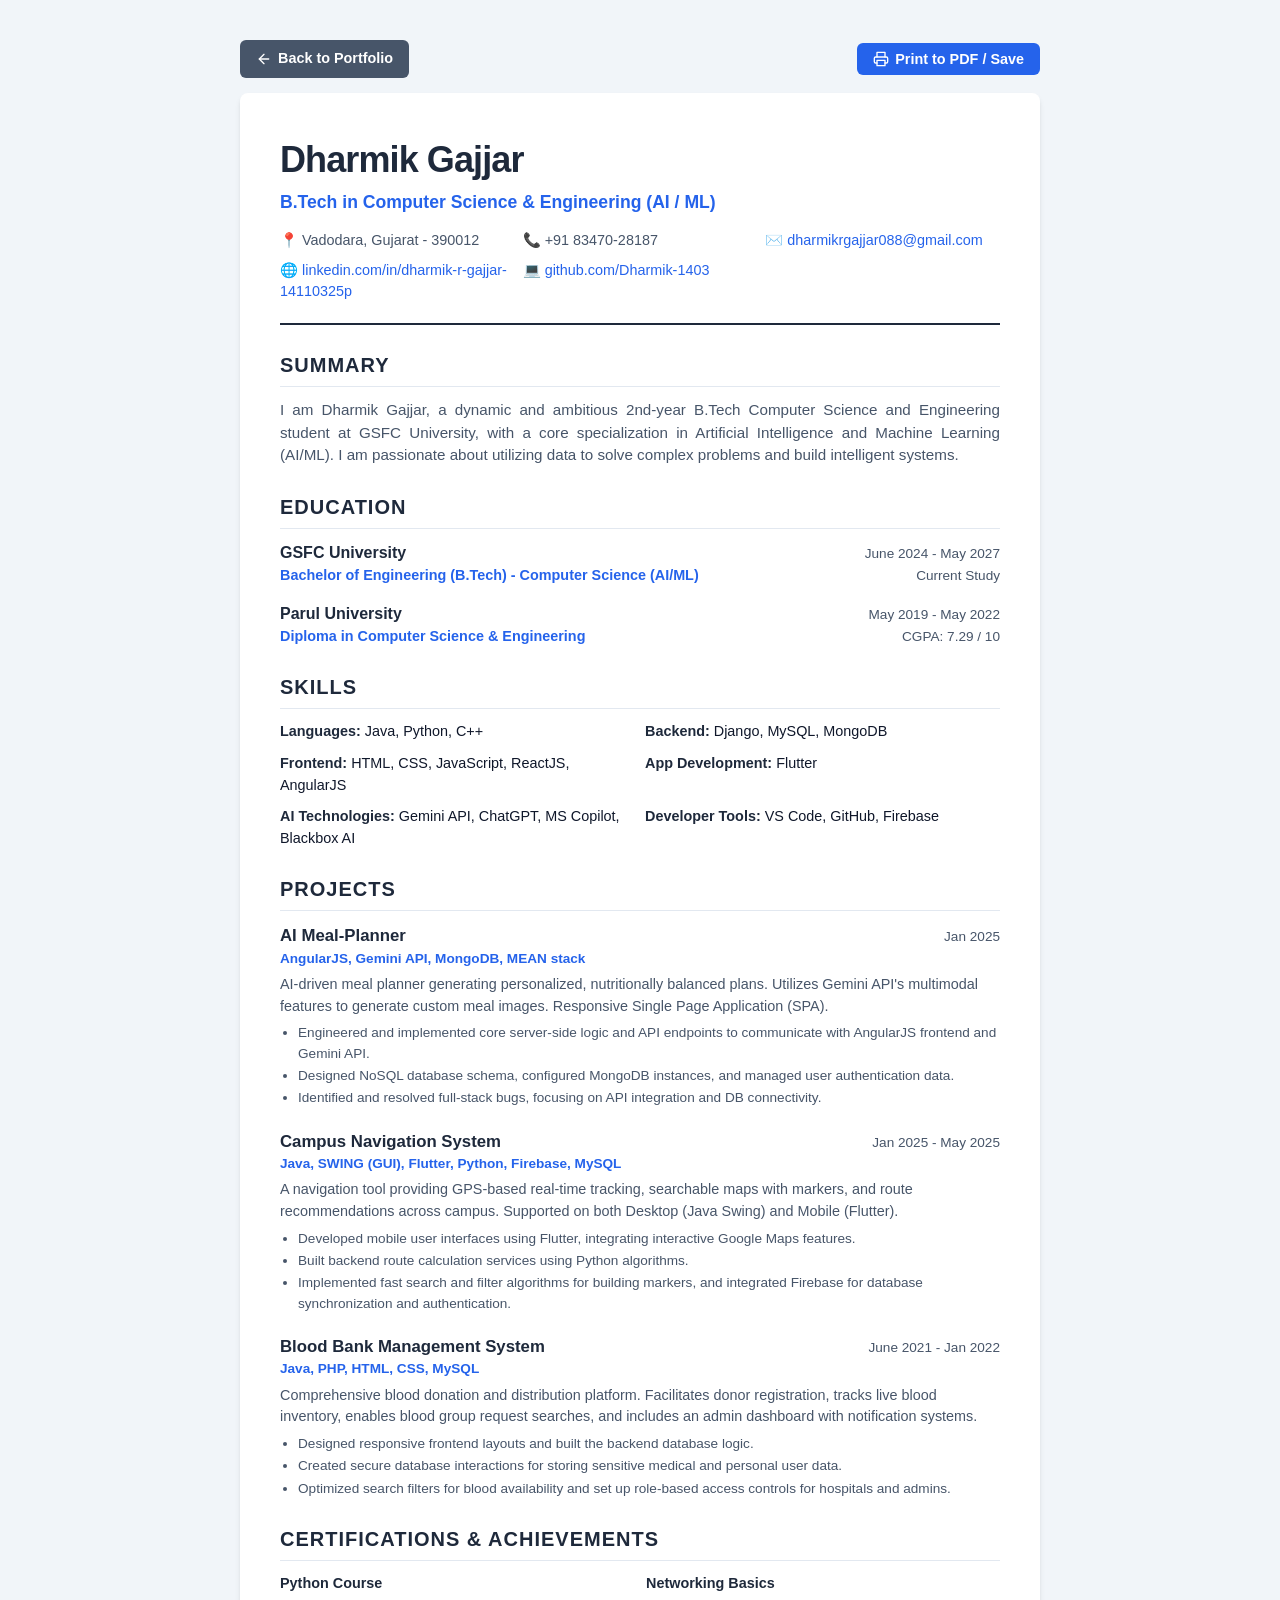
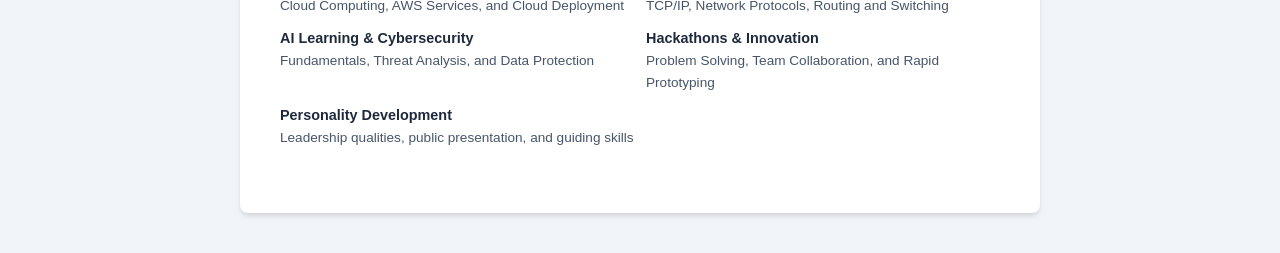
==== resume.html @ b22a7662 "Initial commit of professional portfolio website" ====
<!DOCTYPE html>
<html lang="en">
<head>
    <meta charset="UTF-8">
    <meta name="viewport" content="width=device-width, initial-scale=1.0">
    <title>Dharmik Gajjar - Resume</title>
    <!-- Favicon -->
    <link class="favicon" rel="icon" href="data:image/svg+xml,<svg xmlns=%22http://www.w3.org/2000/svg%22 viewBox=%220 0 100 100%22><text y=%22.9em%22 font-size=%2290%22>📝</text></svg>">
    <style>
        :root {
            --primary: #1e293b;
            --secondary: #475569;
            --accent: #2563eb;
            --bg: #ffffff;
            --text: #0f172a;
            --border: #e2e8f0;
        }

        * {
            box-sizing: border-box;
            margin: 0;
            padding: 0;
        }

        body {
            font-family: -apple-system, BlinkMacSystemFont, "Segoe UI", Roboto, "Helvetica Neue", Arial, sans-serif;
            line-height: 1.5;
            color: var(--text);
            background-color: #f1f5f9;
            padding: 40px 20px;
        }

        .resume-container {
            max-width: 800px;
            margin: 0 auto;
            background: var(--bg);
            padding: 40px;
            box-shadow: 0 4px 6px -1px rgb(0 0 0 / 0.1), 0 2px 4px -2px rgb(0 0 0 / 0.1);
            border-radius: 8px;
            position: relative;
        }

        header {
            border-bottom: 2px solid var(--primary);
            padding-bottom: 20px;
            margin-bottom: 25px;
        }

        .header-title {
            font-size: 2.25rem;
            color: var(--primary);
            font-weight: 800;
            letter-spacing: -0.025em;
        }

        .header-subtitle {
            font-size: 1.1rem;
            color: var(--accent);
            font-weight: 600;
            margin-top: 2px;
        }

        .contact-info {
            display: grid;
            grid-template-columns: repeat(auto-fit, minmax(200px, 1fr));
            gap: 8px;
            margin-top: 15px;
            font-size: 0.9rem;
            color: var(--secondary);
        }

        .contact-info a {
            color: var(--accent);
            text-decoration: none;
        }

        .contact-info a:hover {
            text-decoration: underline;
        }

        section {
            margin-bottom: 25px;
        }

        section h2 {
            font-size: 1.25rem;
            color: var(--primary);
            text-transform: uppercase;
            letter-spacing: 0.05em;
            border-bottom: 1px solid var(--border);
            padding-bottom: 6px;
            margin-bottom: 12px;
            font-weight: 700;
        }

        .summary {
            font-size: 0.95rem;
            color: var(--secondary);
            text-align: justify;
        }

        .skills-grid {
            display: grid;
            grid-template-columns: repeat(2, 1fr);
            gap: 10px;
        }

        .skill-category {
            font-size: 0.9rem;
        }

        .skill-category strong {
            color: var(--primary);
        }

        .timeline-item {
            margin-bottom: 15px;
        }

        .timeline-header {
            display: flex;
            justify-content: space-between;
            align-items: baseline;
            font-weight: 700;
            font-size: 1rem;
            color: var(--primary);
        }

        .timeline-sub {
            display: flex;
            justify-content: space-between;
            align-items: baseline;
            font-size: 0.9rem;
            color: var(--accent);
            font-weight: 600;
            margin-bottom: 5px;
        }

        .timeline-date {
            font-weight: normal;
            font-size: 0.85rem;
            color: var(--secondary);
        }

        .timeline-details {
            font-size: 0.9rem;
            color: var(--secondary);
            margin-left: 15px;
        }

        .timeline-details li {
            margin-bottom: 3px;
        }

        .project-item {
            margin-bottom: 20px;
        }

        .project-title {
            font-weight: 700;
            font-size: 1.05rem;
            color: var(--primary);
            display: flex;
            justify-content: space-between;
            align-items: baseline;
        }

        .project-tech {
            font-size: 0.85rem;
            color: var(--accent);
            margin-bottom: 5px;
            font-weight: 600;
        }

        .project-desc {
            font-size: 0.9rem;
            color: var(--secondary);
            margin-bottom: 6px;
        }

        .project-contrib {
            font-size: 0.85rem;
            color: var(--secondary);
            margin-left: 18px;
        }

        .project-contrib li {
            margin-bottom: 2px;
        }

        .certifications-list {
            display: grid;
            grid-template-columns: repeat(auto-fit, minmax(240px, 1fr));
            gap: 12px;
        }

        .cert-item {
            font-size: 0.9rem;
        }

        .cert-item strong {
            color: var(--primary);
            display: block;
        }

        .cert-item span {
            color: var(--secondary);
            font-size: 0.85rem;
        }

        .actions {
            max-width: 800px;
            margin: 0 auto 15px auto;
            display: flex;
            justify-content: space-between;
            align-items: center;
        }

        .btn {
            background-color: var(--accent);
            color: white;
            padding: 8px 16px;
            border-radius: 6px;
            text-decoration: none;
            font-weight: 600;
            font-size: 0.9rem;
            border: none;
            cursor: pointer;
            display: inline-flex;
            align-items: center;
            gap: 6px;
            transition: background-color 0.2s;
        }

        .btn:hover {
            background-color: #1d4ed8;
        }

        .btn-secondary {
            background-color: var(--secondary);
        }

        .btn-secondary:hover {
            background-color: #334155;
        }

        @media print {
            body {
                background: white;
                padding: 0;
            }
            .resume-container {
                box-shadow: none;
                padding: 0;
                border-radius: 0;
            }
            .actions {
                display: none;
            }
        }
    </style>
</head>
<body>

    <div class="actions">
        <a href="index.html" class="btn btn-secondary">
            <svg width="16" height="16" viewBox="0 0 24 24" fill="none" stroke="currentColor" stroke-width="2" stroke-linecap="round" stroke-linejoin="round"><line x1="19" y1="12" x2="5" y2="12"></line><polyline points="12 19 5 12 12 5"></polyline></svg>
            Back to Portfolio
        </a>
        <button onclick="window.print()" class="btn">
            <svg width="16" height="16" viewBox="0 0 24 24" fill="none" stroke="currentColor" stroke-width="2" stroke-linecap="round" stroke-linejoin="round"><path d="M6 9V2h12v7"></path><path d="M6 18H4a2 2 0 0 1-2-2v-5a2 2 0 0 1 2-2h16a2 2 0 0 1 2 2v5a2 2 0 0 1-2 2h-2"></path><rect x="6" y="14" width="12" height="8"></rect></svg>
            Print to PDF / Save
        </button>
    </div>

    <div class="resume-container">
        <header>
            <h1 class="header-title">Dharmik Gajjar</h1>
            <p class="header-subtitle">B.Tech in Computer Science & Engineering (AI / ML)</p>
            <div class="contact-info">
                <div>📍 Vadodara, Gujarat - 390012</div>
                <div>📞 +91 83470-28187</div>
                <div>✉️ <a href="mailto:dharmikrgajjar088@gmail.com">dharmikrgajjar088@gmail.com</a></div>
                <div>🌐 <a href="https://www.linkedin.com/in/dharmik-r-gajjar-14110325p" target="_blank">linkedin.com/in/dharmik-r-gajjar-14110325p</a></div>
                <div>💻 <a href="https://github.com/Dharmik-1403" target="_blank">github.com/Dharmik-1403</a></div>
            </div>
        </header>

        <section>
            <h2>Summary</h2>
            <p class="summary">
                I am Dharmik Gajjar, a dynamic and ambitious 2nd-year B.Tech Computer Science and Engineering student at GSFC University, with a core specialization in Artificial Intelligence and Machine Learning (AI/ML). I am passionate about utilizing data to solve complex problems and build intelligent systems.
            </p>
        </section>

        <section>
            <h2>Education</h2>
            <div class="timeline-item">
                <div class="timeline-header">
                    <span>GSFC University</span>
                    <span class="timeline-date">June 2024 - May 2027</span>
                </div>
                <div class="timeline-sub">
                    <span>Bachelor of Engineering (B.Tech) - Computer Science (AI/ML)</span>
                    <span class="timeline-date">Current Study</span>
                </div>
            </div>
            <div class="timeline-item">
                <div class="timeline-header">
                    <span>Parul University</span>
                    <span class="timeline-date">May 2019 - May 2022</span>
                </div>
                <div class="timeline-sub">
                    <span>Diploma in Computer Science & Engineering</span>
                    <span class="timeline-date">CGPA: 7.29 / 10</span>
                </div>
            </div>
        </section>

        <section>
            <h2>Skills</h2>
            <div class="skills-grid">
                <div class="skill-category">
                    <strong>Languages:</strong> Java, Python, C++
                </div>
                <div class="skill-category">
                    <strong>Backend:</strong> Django, MySQL, MongoDB
                </div>
                <div class="skill-category">
                    <strong>Frontend:</strong> HTML, CSS, JavaScript, ReactJS, AngularJS
                </div>
                <div class="skill-category">
                    <strong>App Development:</strong> Flutter
                </div>
                <div class="skill-category">
                    <strong>AI Technologies:</strong> Gemini API, ChatGPT, MS Copilot, Blackbox AI
                </div>
                <div class="skill-category">
                    <strong>Developer Tools:</strong> VS Code, GitHub, Firebase
                </div>
            </div>
        </section>

        <section>
            <h2>Projects</h2>
            
            <div class="project-item">
                <div class="project-title">
                    <span>AI Meal-Planner</span>
                    <span class="timeline-date">Jan 2025</span>
                </div>
                <div class="project-tech">AngularJS, Gemini API, MongoDB, MEAN stack</div>
                <p class="project-desc">
                    AI-driven meal planner generating personalized, nutritionally balanced plans. Utilizes Gemini API's multimodal features to generate custom meal images. Responsive Single Page Application (SPA).
                </p>
                <ul class="project-contrib">
                    <li>Engineered and implemented core server-side logic and API endpoints to communicate with AngularJS frontend and Gemini API.</li>
                    <li>Designed NoSQL database schema, configured MongoDB instances, and managed user authentication data.</li>
                    <li>Identified and resolved full-stack bugs, focusing on API integration and DB connectivity.</li>
                </ul>
            </div>

            <div class="project-item">
                <div class="project-title">
                    <span>Campus Navigation System</span>
                    <span class="timeline-date">Jan 2025 - May 2025</span>
                </div>
                <div class="project-tech">Java, SWING (GUI), Flutter, Python, Firebase, MySQL</div>
                <p class="project-desc">
                    A navigation tool providing GPS-based real-time tracking, searchable maps with markers, and route recommendations across campus. Supported on both Desktop (Java Swing) and Mobile (Flutter).
                </p>
                <ul class="project-contrib">
                    <li>Developed mobile user interfaces using Flutter, integrating interactive Google Maps features.</li>
                    <li>Built backend route calculation services using Python algorithms.</li>
                    <li>Implemented fast search and filter algorithms for building markers, and integrated Firebase for database synchronization and authentication.</li>
                </ul>
            </div>

            <div class="project-item">
                <div class="project-title">
                    <span>Blood Bank Management System</span>
                    <span class="timeline-date">June 2021 - Jan 2022</span>
                </div>
                <div class="project-tech">Java, PHP, HTML, CSS, MySQL</div>
                <p class="project-desc">
                    Comprehensive blood donation and distribution platform. Facilitates donor registration, tracks live blood inventory, enables blood group request searches, and includes an admin dashboard with notification systems.
                </p>
                <ul class="project-contrib">
                    <li>Designed responsive frontend layouts and built the backend database logic.</li>
                    <li>Created secure database interactions for storing sensitive medical and personal user data.</li>
                    <li>Optimized search filters for blood availability and set up role-based access controls for hospitals and admins.</li>
                </ul>
            </div>
        </section>

        <section>
            <h2>Certifications & Achievements</h2>
            <div class="certifications-list">
                <div class="cert-item">
                    <strong>Python Course</strong>
                    <span>Cloud Computing, AWS Services, and Cloud Deployment</span>
                </div>
                <div class="cert-item">
                    <strong>Networking Basics</strong>
                    <span>TCP/IP, Network Protocols, Routing and Switching</span>
                </div>
                <div class="cert-item">
                    <strong>AI Learning & Cybersecurity</strong>
                    <span>Fundamentals, Threat Analysis, and Data Protection</span>
                </div>
                <div class="cert-item">
                    <strong>Hackathons & Innovation</strong>
                    <span>Problem Solving, Team Collaboration, and Rapid Prototyping</span>
                </div>
                <div class="cert-item">
                    <strong>Personality Development</strong>
                    <span>Leadership qualities, public presentation, and guiding skills</span>
                </div>
            </div>
        </section>
    </div>

</body>
</html>
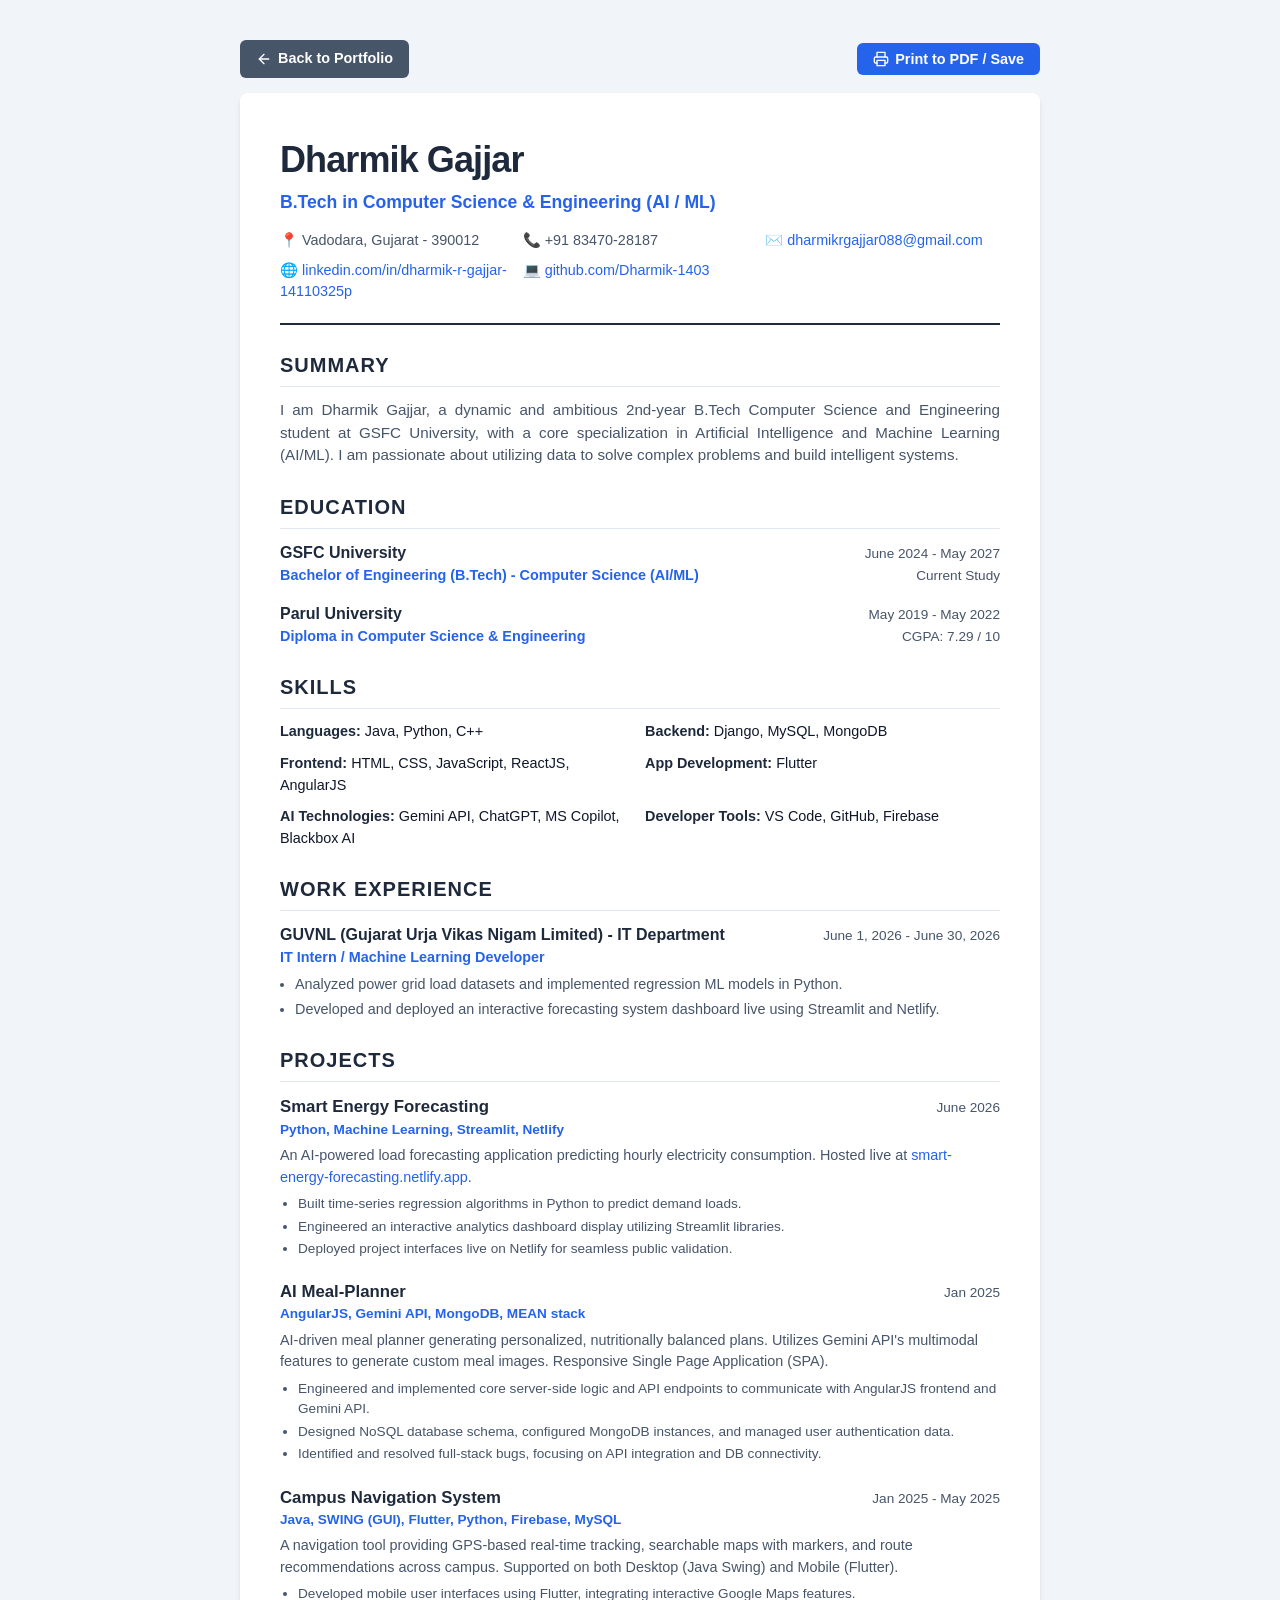
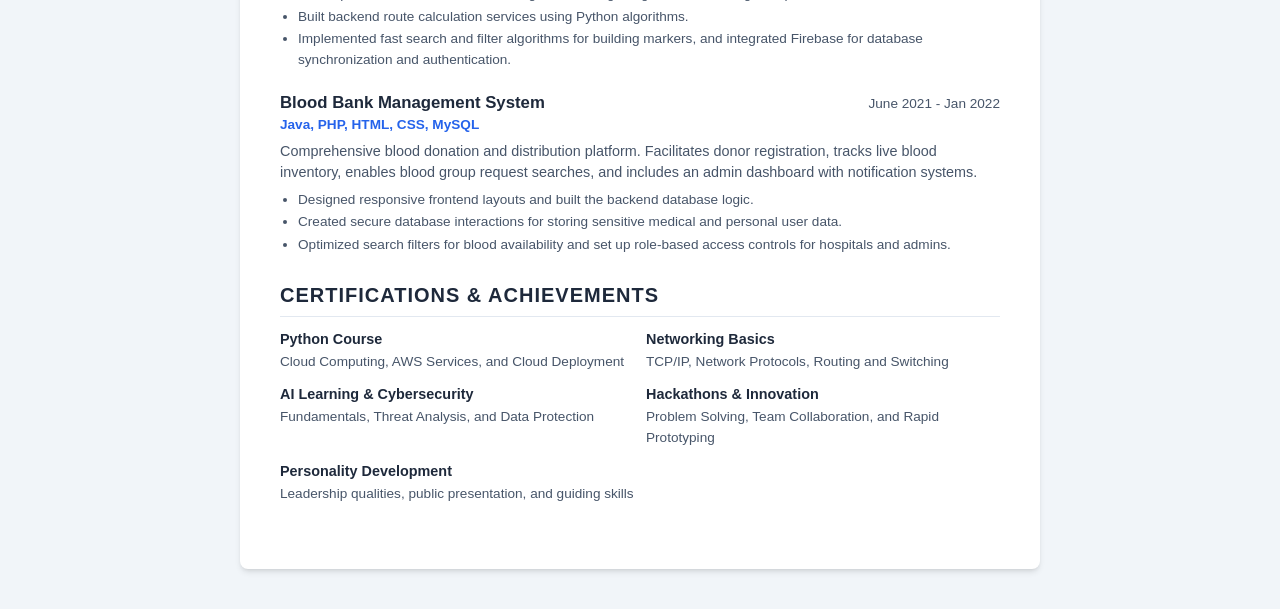
==== commit ee328478: "Add GUVNL IT Internship and Smart Energy Forecasting project details" ====
--- a/resume.html
+++ b/resume.html
@@ -342,8 +342,41 @@
         </section>
 
         <section>
+            <h2>Work Experience</h2>
+            <div class="timeline-item">
+                <div class="timeline-header">
+                    <span>GUVNL (Gujarat Urja Vikas Nigam Limited) - IT Department</span>
+                    <span class="timeline-date">June 1, 2026 - June 30, 2026</span>
+                </div>
+                <div class="timeline-sub">
+                    <span>IT Intern / Machine Learning Developer</span>
+                </div>
+                <ul class="timeline-details" style="font-size: 0.9rem; color: var(--secondary); margin-left: 15px;">
+                    <li>Analyzed power grid load datasets and implemented regression ML models in Python.</li>
+                    <li>Developed and deployed an interactive forecasting system dashboard live using Streamlit and Netlify.</li>
+                </ul>
+            </div>
+        </section>
+
+        <section>
             <h2>Projects</h2>
             
+            <div class="project-item">
+                <div class="project-title">
+                    <span>Smart Energy Forecasting</span>
+                    <span class="timeline-date">June 2026</span>
+                </div>
+                <div class="project-tech">Python, Machine Learning, Streamlit, Netlify</div>
+                <p class="project-desc">
+                    An AI-powered load forecasting application predicting hourly electricity consumption. Hosted live at <a href="https://smart-energy-forecasting.netlify.app" target="_blank" style="color: var(--accent); text-decoration: none;">smart-energy-forecasting.netlify.app</a>.
+                </p>
+                <ul class="project-contrib">
+                    <li>Built time-series regression algorithms in Python to predict demand loads.</li>
+                    <li>Engineered an interactive analytics dashboard display utilizing Streamlit libraries.</li>
+                    <li>Deployed project interfaces live on Netlify for seamless public validation.</li>
+                </ul>
+            </div>
+
             <div class="project-item">
                 <div class="project-title">
                     <span>AI Meal-Planner</span>
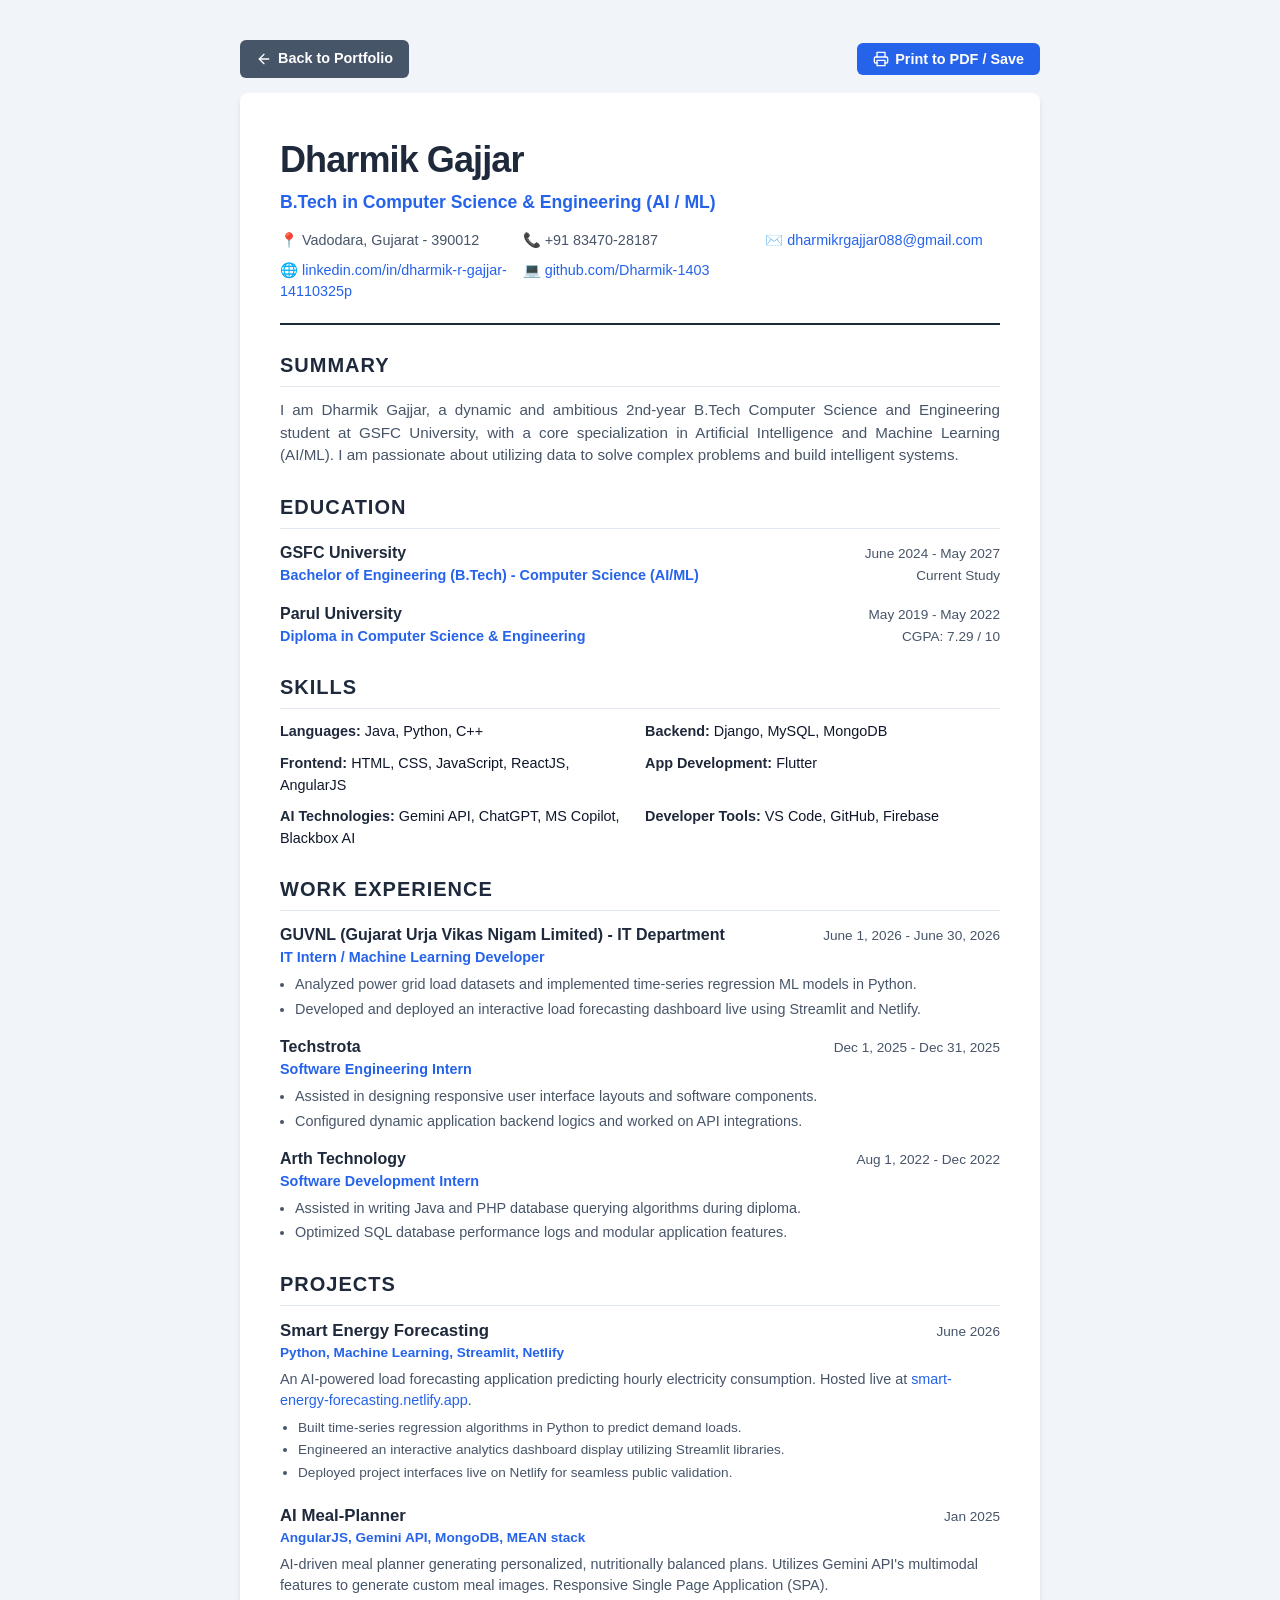
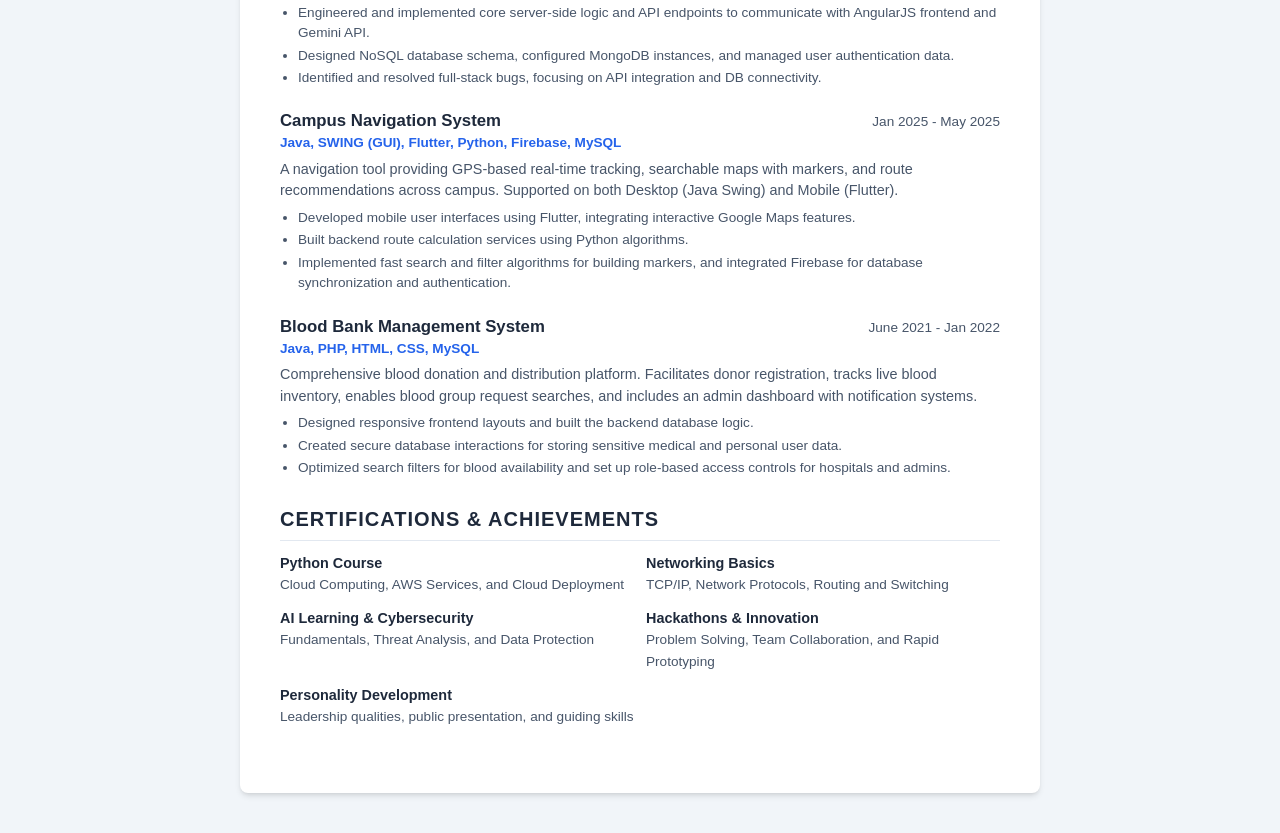
==== commit 5f12935a: "Add all three internships to Work Experience" ====
--- a/resume.html
+++ b/resume.html
@@ -343,6 +343,8 @@
 
         <section>
             <h2>Work Experience</h2>
+            
+            <!-- GUVNL IT Internship -->
             <div class="timeline-item">
                 <div class="timeline-header">
                     <span>GUVNL (Gujarat Urja Vikas Nigam Limited) - IT Department</span>
@@ -352,8 +354,38 @@
                     <span>IT Intern / Machine Learning Developer</span>
                 </div>
                 <ul class="timeline-details" style="font-size: 0.9rem; color: var(--secondary); margin-left: 15px;">
-                    <li>Analyzed power grid load datasets and implemented regression ML models in Python.</li>
-                    <li>Developed and deployed an interactive forecasting system dashboard live using Streamlit and Netlify.</li>
+                    <li>Analyzed power grid load datasets and implemented time-series regression ML models in Python.</li>
+                    <li>Developed and deployed an interactive load forecasting dashboard live using Streamlit and Netlify.</li>
+                </ul>
+            </div>
+
+            <!-- Techstrota Internship -->
+            <div class="timeline-item">
+                <div class="timeline-header">
+                    <span>Techstrota</span>
+                    <span class="timeline-date">Dec 1, 2025 - Dec 31, 2025</span>
+                </div>
+                <div class="timeline-sub">
+                    <span>Software Engineering Intern</span>
+                </div>
+                <ul class="timeline-details" style="font-size: 0.9rem; color: var(--secondary); margin-left: 15px;">
+                    <li>Assisted in designing responsive user interface layouts and software components.</li>
+                    <li>Configured dynamic application backend logics and worked on API integrations.</li>
+                </ul>
+            </div>
+
+            <!-- Arth Technology Internship -->
+            <div class="timeline-item">
+                <div class="timeline-header">
+                    <span>Arth Technology</span>
+                    <span class="timeline-date">Aug 1, 2022 - Dec 2022</span>
+                </div>
+                <div class="timeline-sub">
+                    <span>Software Development Intern</span>
+                </div>
+                <ul class="timeline-details" style="font-size: 0.9rem; color: var(--secondary); margin-left: 15px;">
+                    <li>Assisted in writing Java and PHP database querying algorithms during diploma.</li>
+                    <li>Optimized SQL database performance logs and modular application features.</li>
                 </ul>
             </div>
         </section>
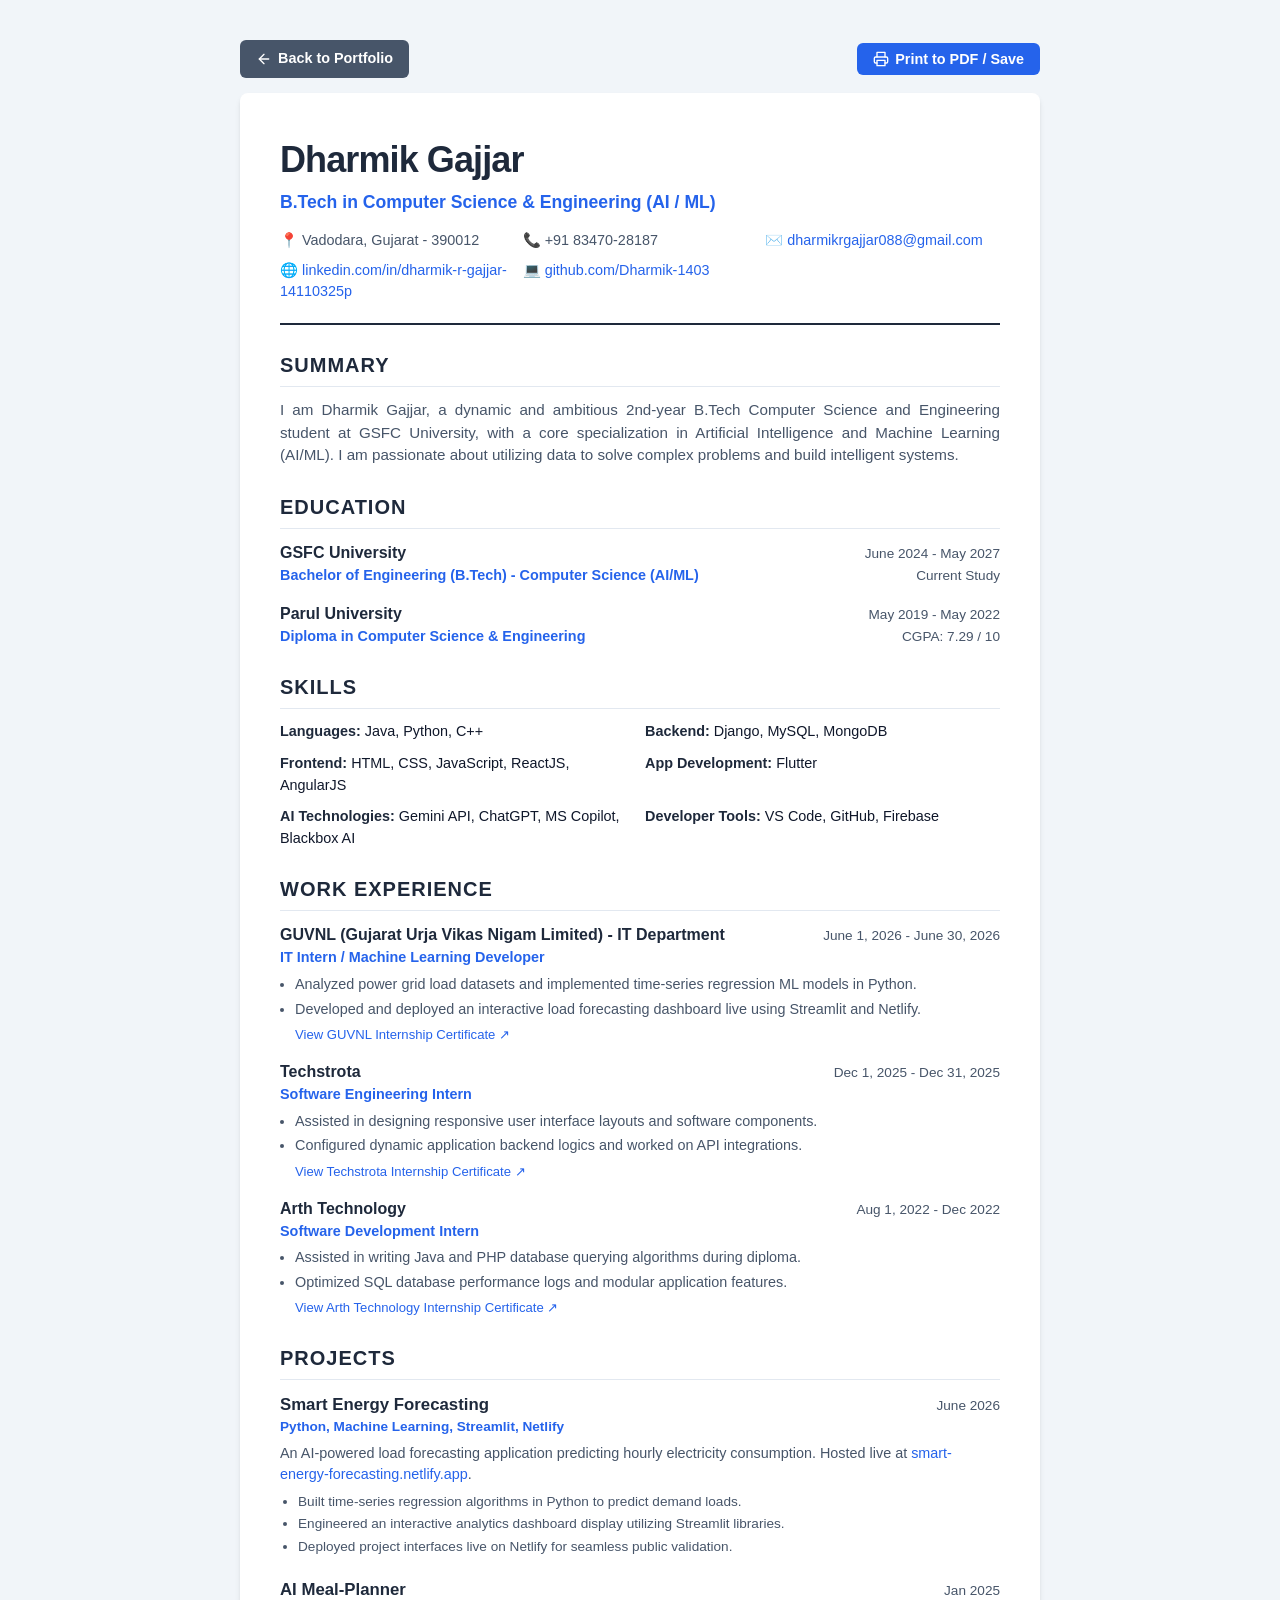
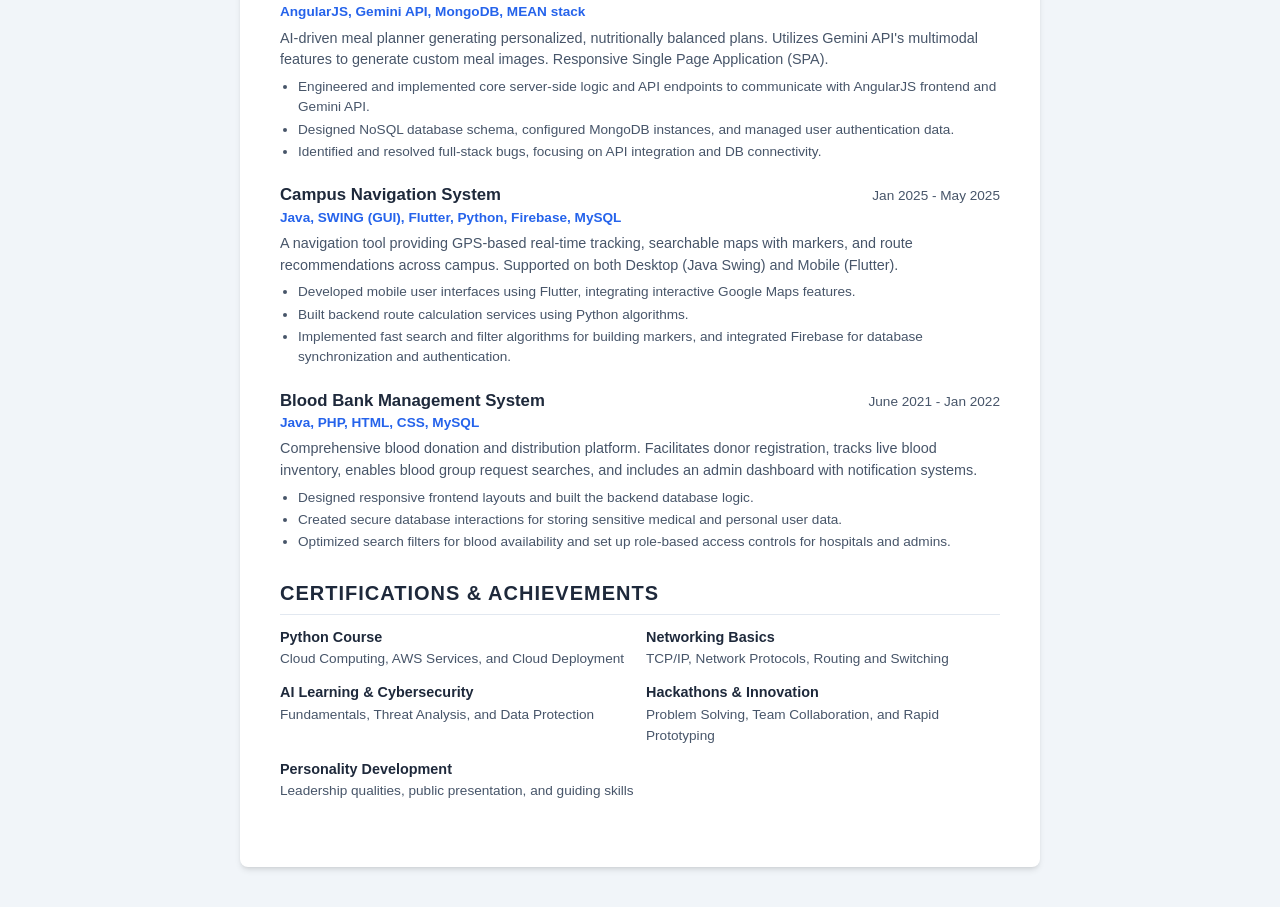
==== commit bde0e113: "Attach GUVNL, Techstrota, and Arth Technology internship certificates" ====
--- a/resume.html
+++ b/resume.html
@@ -5,7 +5,7 @@
     <meta name="viewport" content="width=device-width, initial-scale=1.0">
     <title>Dharmik Gajjar - Resume</title>
     <!-- Favicon -->
-    <link class="favicon" rel="icon" href="data:image/svg+xml,<svg xmlns=%22http://www.w3.org/2000/svg%22 viewBox=%220 0 100 100%22><text y=%22.9em%22 font-size=%2290%22>📝</text></svg>">
+    <link class="favicon" rel="icon" href="data:image/svg+xml,<svg xmlns=%22http://www.w3.org/2000/svg%22 viewBox=%220 0 100 100%22><path d=%22M25 15 H60 L80 35 V85 H25 Z M60 15 V35 H80 M35 50 H65 M35 65 H65%22 fill=%22none%22 stroke=%22%234facfe%22 stroke-width=%2210%22 stroke-linecap=%22round%22 stroke-linejoin=%22round%22/></svg>">
     <style>
         :root {
             --primary: #1e293b;
@@ -353,10 +353,15 @@
                 <div class="timeline-sub">
                     <span>IT Intern / Machine Learning Developer</span>
                 </div>
-                <ul class="timeline-details" style="font-size: 0.9rem; color: var(--secondary); margin-left: 15px;">
+                <ul class="timeline-details" style="font-size: 0.9rem; color: var(--secondary); margin-left: 15px; margin-bottom: 5px;">
                     <li>Analyzed power grid load datasets and implemented time-series regression ML models in Python.</li>
                     <li>Developed and deployed an interactive load forecasting dashboard live using Streamlit and Netlify.</li>
                 </ul>
+                <div style="font-size: 0.82rem; margin-left: 15px; margin-top: 2px; margin-bottom: 10px;">
+                    <a href="https://drive.google.com/file/d/1XTvwYXPEL08V_6zdynktGTN7DY0dDReB/view?usp=sharing" target="_blank" style="color: var(--accent); text-decoration: none; font-weight: 500;">
+                        View GUVNL Internship Certificate ↗
+                    </a>
+                </div>
             </div>
 
             <!-- Techstrota Internship -->
@@ -368,10 +373,15 @@
                 <div class="timeline-sub">
                     <span>Software Engineering Intern</span>
                 </div>
-                <ul class="timeline-details" style="font-size: 0.9rem; color: var(--secondary); margin-left: 15px;">
+                <ul class="timeline-details" style="font-size: 0.9rem; color: var(--secondary); margin-left: 15px; margin-bottom: 5px;">
                     <li>Assisted in designing responsive user interface layouts and software components.</li>
                     <li>Configured dynamic application backend logics and worked on API integrations.</li>
                 </ul>
+                <div style="font-size: 0.82rem; margin-left: 15px; margin-top: 2px; margin-bottom: 10px;">
+                    <a href="https://drive.google.com/file/d/1ead5e94dPKb3FiEJjr_9Dn9Xo69zyAxc/view?usp=sharing" target="_blank" style="color: var(--accent); text-decoration: none; font-weight: 500;">
+                        View Techstrota Internship Certificate ↗
+                    </a>
+                </div>
             </div>
 
             <!-- Arth Technology Internship -->
@@ -383,10 +393,15 @@
                 <div class="timeline-sub">
                     <span>Software Development Intern</span>
                 </div>
-                <ul class="timeline-details" style="font-size: 0.9rem; color: var(--secondary); margin-left: 15px;">
+                <ul class="timeline-details" style="font-size: 0.9rem; color: var(--secondary); margin-left: 15px; margin-bottom: 5px;">
                     <li>Assisted in writing Java and PHP database querying algorithms during diploma.</li>
                     <li>Optimized SQL database performance logs and modular application features.</li>
                 </ul>
+                <div style="font-size: 0.82rem; margin-left: 15px; margin-top: 2px; margin-bottom: 10px;">
+                    <a href="https://drive.google.com/file/d/1cUU8ukYSe-6FReRhr-u7-pm8J28eJuTE/view?usp=sharing" target="_blank" style="color: var(--accent); text-decoration: none; font-weight: 500;">
+                        View Arth Technology Internship Certificate ↗
+                    </a>
+                </div>
             </div>
         </section>
 
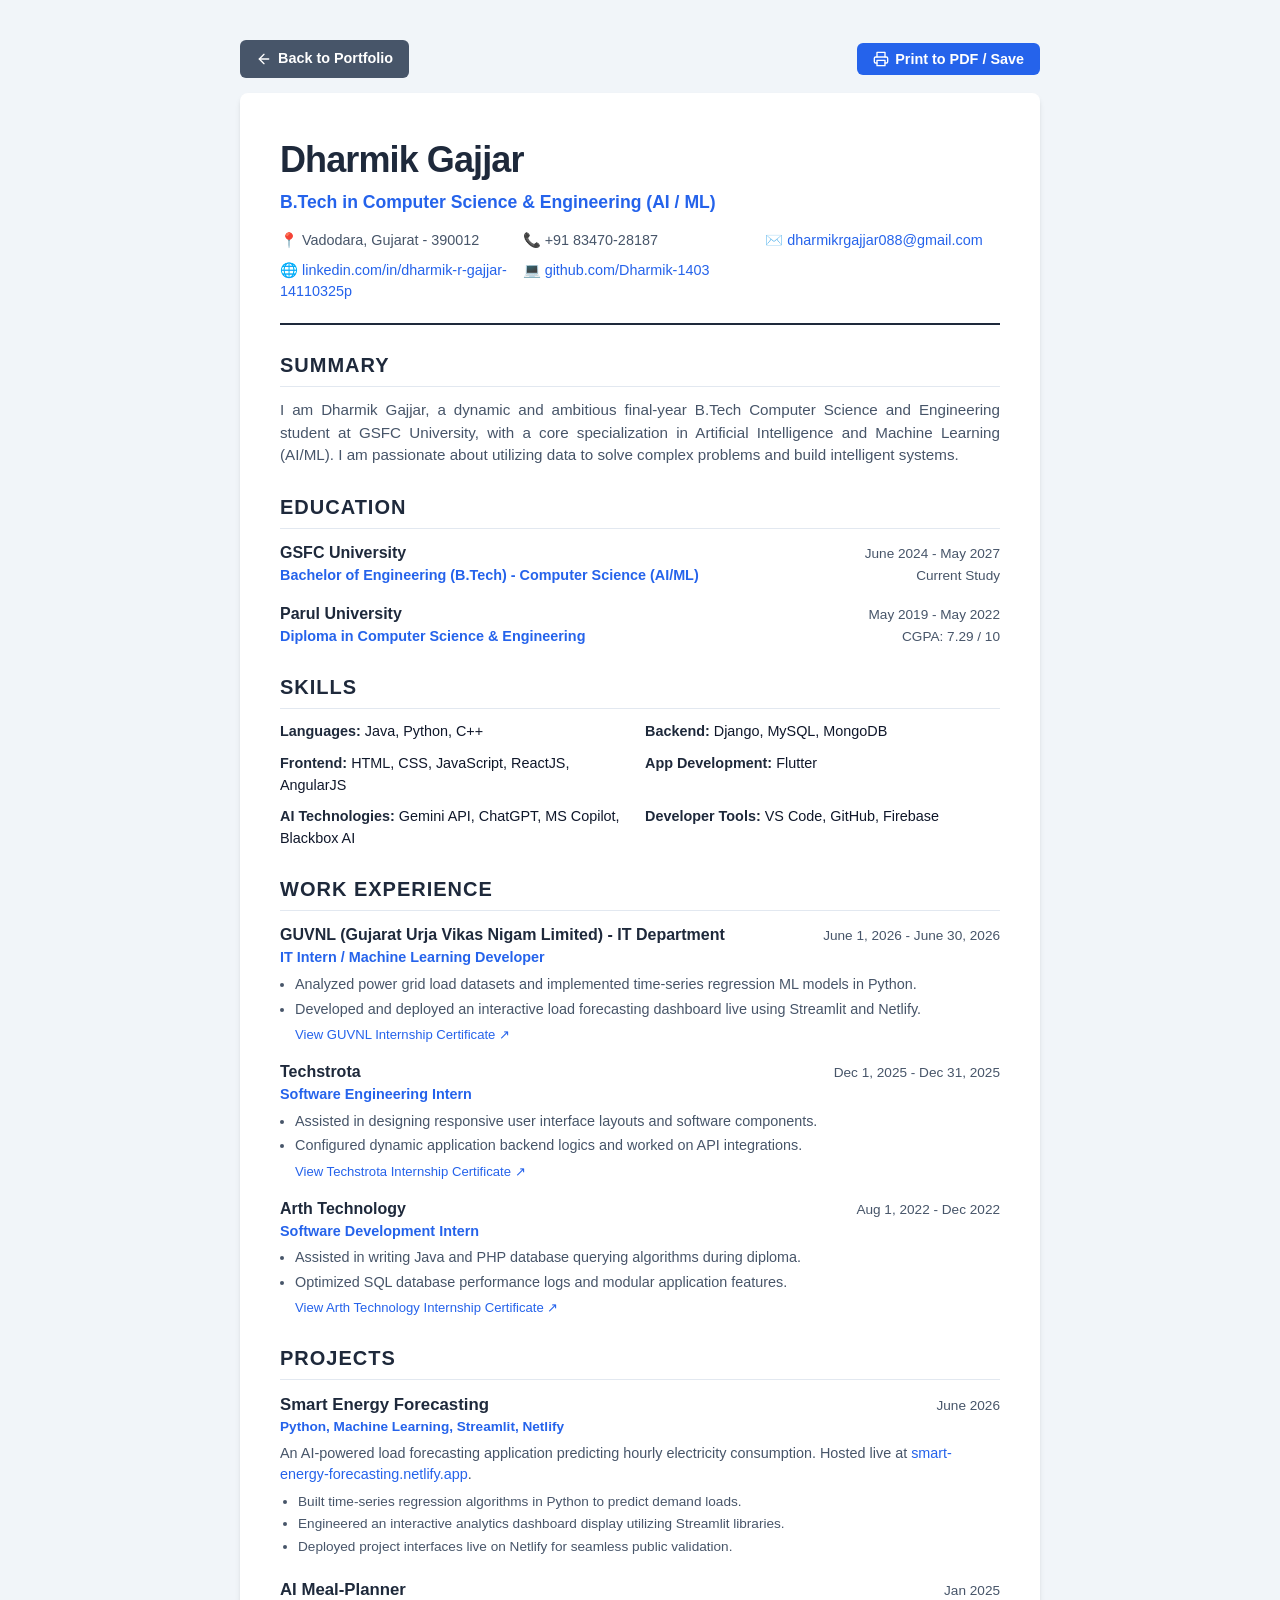
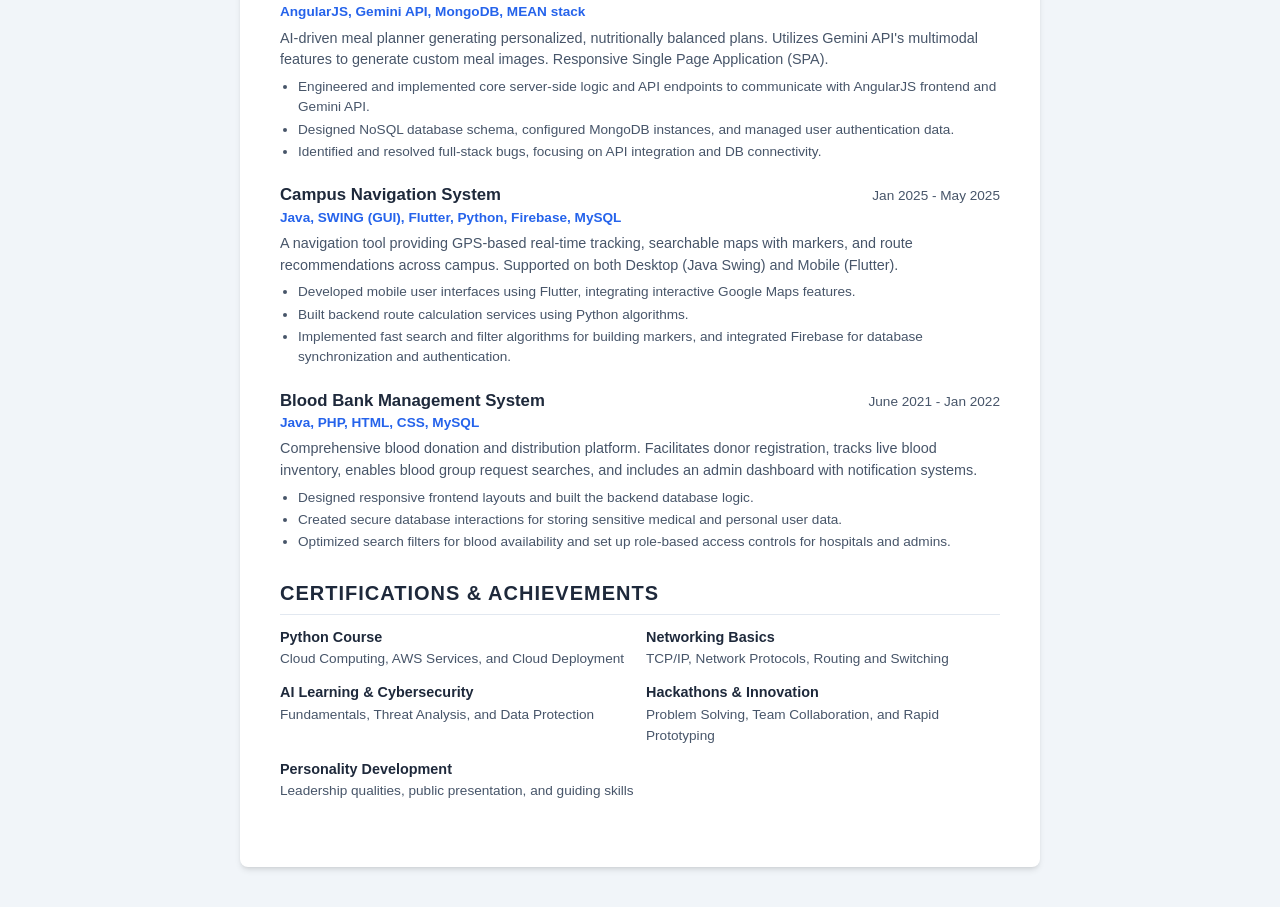
==== commit b4579390: "Update student status to final-year across all files and CV templates" ====
--- a/resume.html
+++ b/resume.html
@@ -289,7 +289,7 @@
         <section>
             <h2>Summary</h2>
             <p class="summary">
-                I am Dharmik Gajjar, a dynamic and ambitious 2nd-year B.Tech Computer Science and Engineering student at GSFC University, with a core specialization in Artificial Intelligence and Machine Learning (AI/ML). I am passionate about utilizing data to solve complex problems and build intelligent systems.
+                I am Dharmik Gajjar, a dynamic and ambitious final-year B.Tech Computer Science and Engineering student at GSFC University, with a core specialization in Artificial Intelligence and Machine Learning (AI/ML). I am passionate about utilizing data to solve complex problems and build intelligent systems.
             </p>
         </section>
 
